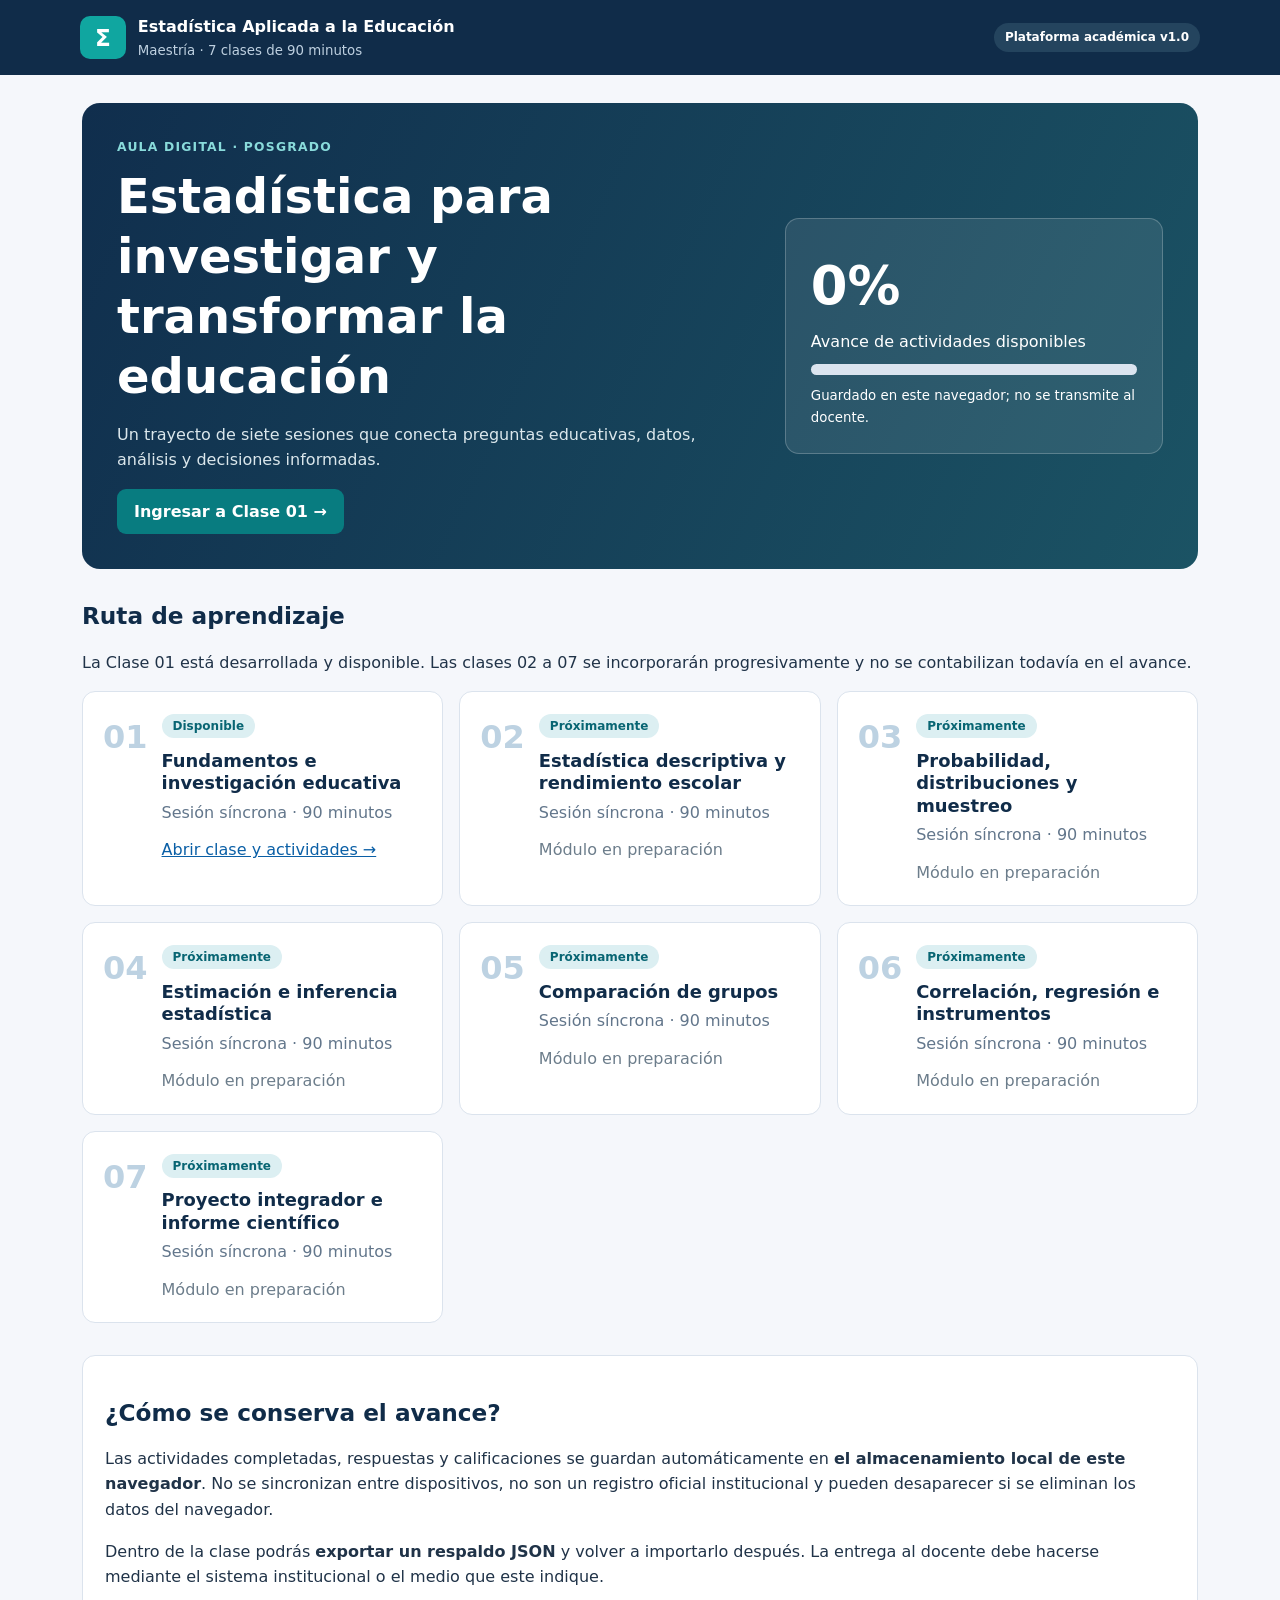
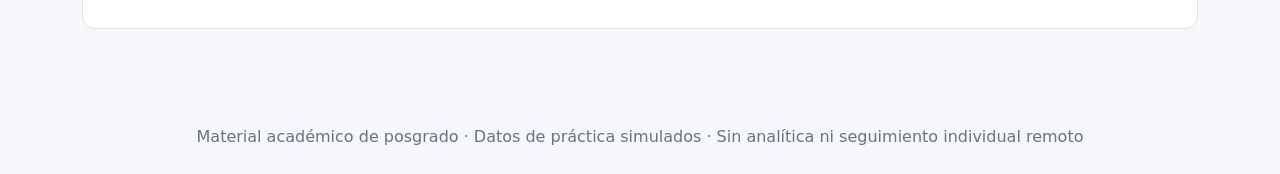
==== index.html @ 0e4fbfa4 "Add files via upload" ====
<!doctype html><html lang="es"><head><meta charset="utf-8"><meta name="viewport" content="width=device-width,initial-scale=1"><meta name="theme-color" content="#102c49"><title>Estadística Aplicada a la Educación | Maestría</title><link rel="stylesheet" href="assets/estilos.css"></head><body>
<header class="top"><a class="brand" href="index.html"><span class="mark">Σ</span><span>Estadística Aplicada a la Educación<small>Maestría · 7 clases de 90 minutos</small></span></a><span class="chip">Plataforma académica v1.0</span></header>
<main class="wrap"><section class="hero"><div><div class="eyebrow">AULA DIGITAL · POSGRADO</div><h1>Estadística para investigar y transformar la educación</h1><p>Un trayecto de siete sesiones que conecta preguntas educativas, datos, análisis y decisiones informadas.</p><a class="primary" href="unidad_01/index.html">Ingresar a Clase 01 →</a></div><div class="hero-stats"><strong id="generalPct">0%</strong><span>Avance de actividades disponibles</span><div class="track"><i id="generalBar"></i></div><small>Guardado en este navegador; no se transmite al docente.</small></div></section>
<section class="section"><h2>Ruta de aprendizaje</h2><p>La Clase 01 está desarrollada y disponible. Las clases 02 a 07 se incorporarán progresivamente y no se contabilizan todavía en el avance.</p><div class="cards" id="classes"></div></section><section class="section info"><h2>¿Cómo se conserva el avance?</h2><p>Las actividades completadas, respuestas y calificaciones se guardan automáticamente en <b>el almacenamiento local de este navegador</b>. No se sincronizan entre dispositivos, no son un registro oficial institucional y pueden desaparecer si se eliminan los datos del navegador.</p><p>Dentro de la clase podrás <b>exportar un respaldo JSON</b> y volver a importarlo después. La entrega al docente debe hacerse mediante el sistema institucional o el medio que este indique.</p></section></main><footer>Material académico de posgrado · Datos de práctica simulados · Sin analítica ni seguimiento individual remoto</footer>
<script src="assets/app.js"></script><script>const titles=['Fundamentos e investigación educativa','Estadística descriptiva y rendimiento escolar','Probabilidad, distribuciones y muestreo','Estimación e inferencia estadística','Comparación de grupos','Correlación, regresión e instrumentos','Proyecto integrador e informe científico'];const cards=document.getElementById('classes');titles.forEach((title,i)=>{let a=i===0;let el=document.createElement('article');el.className='class-card';el.innerHTML=`<div class="number">${String(i+1).padStart(2,'0')}</div><div><span class="tag">${a?'Disponible':'Próximamente'}</span><h3>${title}</h3><p>Sesión síncrona · 90 minutos</p>${a?'<a href="unidad_01/index.html">Abrir clase y actividades →</a>':'<span class="muted">Módulo en preparación</span>'}</div>`;cards.appendChild(el)});window.addEventListener('storage',refresh);refresh();function refresh(){let keys=['lectura','video','audio','infografia','laboratorio','foro','quiz'];let done=keys.filter(k=>App.read('c1_'+k,false)).length;let pct=Math.round(done/keys.length*100);document.getElementById('generalPct').textContent=pct+'%';document.getElementById('generalBar').style.width=pct+'%';}</script></body></html>
---- assets/estilos.css ----
:root{font-family:system-ui,-apple-system,Segoe UI,sans-serif;color:#203348;background:#f5f7fb;font-size:16px}*{box-sizing:border-box}body{margin:0;line-height:1.6}a{color:#0a5fa6}button,input,select,textarea{font:inherit}button{cursor:pointer}h1,h2,h3{line-height:1.25;color:#102c49}h1{font-size:clamp(1.85rem,4vw,3rem)}h2{font-size:1.45rem}h3{font-size:1.12rem}.top{background:#102c49;color:white;padding:14px max(22px,calc((100vw - 1120px)/2));display:flex;justify-content:space-between;gap:15px;align-items:center}.brand{color:white;text-decoration:none;display:flex;align-items:center;gap:12px;font-weight:750}.brand small{display:block;font-weight:400;color:#bed0e0}.mark{background:#10a6a0;color:white;font-size:1.45rem;padding:3px 15px;border-radius:10px}.chip,.tag{background:#dceff2;color:#086573;border-radius:99px;padding:5px 11px;font-size:.75rem;font-weight:700}.chip{background:#24445e;color:white}.wrap{max-width:1160px;margin:auto;padding:28px 22px 70px}.hero{background:linear-gradient(115deg,#102e4d,#1b5364);color:white;border-radius:18px;padding:35px;display:grid;grid-template-columns:1.7fr 1fr;gap:25px}.hero h1{color:white;margin:8px 0}.hero p{color:#dbe7ec}.eyebrow{text-transform:uppercase;color:#89dbdb;font-size:.77rem;letter-spacing:.1em;font-weight:750}.primary,.button{display:inline-block;background:#087c80;color:white!important;border:0;border-radius:9px;padding:10px 17px;text-decoration:none;font-weight:700}.button.ghost{background:#e7eef5;color:#143950!important}.hero-stats{align-self:center;background:#ffffff17;border:1px solid #ffffff38;padding:25px;border-radius:14px}.hero-stats strong{font-size:3.3rem;display:block}.hero-stats span,.hero-stats small{display:block}.track{height:11px;background:#dbe4ef;border-radius:50px;overflow:hidden;margin:10px 0}.track i{display:block;height:100%;background:#20a69a;width:0;transition:width .2s}.section{margin-top:32px}.cards{display:grid;grid-template-columns:repeat(auto-fit,minmax(275px,1fr));gap:16px}.class-card,.paper,.info{border:1px solid #dbe3ed;background:white;border-radius:13px;padding:20px}.class-card{display:flex;gap:14px}.number{font-size:2rem;font-weight:800;color:#bdd2e2}.class-card h3{margin:12px 0 0}.class-card p{margin:5px 0 12px;color:#62768b}.muted{color:#6c7d8b}.info{padding:22px}.layout{display:grid;grid-template-columns:225px minmax(0,1fr);gap:20px}.sidebar{position:sticky;top:12px;align-self:start}.sidebar a{display:block;padding:9px 12px;text-decoration:none;border-radius:7px}.sidebar a:hover,.sidebar a:focus{background:#e3ecf5}.content{min-width:0}.paper{margin-bottom:20px}.paper h2{margin-top:0}.sub{color:#5f7284}.timeline{display:grid;grid-template-columns:repeat(auto-fit,minmax(150px,1fr));gap:9px}.timeline div{padding:11px;border:1px solid #e4ebf1;border-radius:9px;background:#f8fafc}.timeline b{display:block;color:#087c80}.stat-row{display:flex;gap:15px;align-items:center;flex-wrap:wrap}.stat-row strong{font-size:2rem}.checkrow{display:flex;align-items:center;gap:10px;background:#f2f7fa;padding:12px;border-radius:9px;margin:10px 0}.checkrow input{width:20px;height:20px;accent-color:#087c80}.table-wrap{overflow-x:auto}table{border-collapse:collapse;width:100%;font-size:.93rem}th,td{border:1px solid #d9e1ea;padding:9px 11px;text-align:left}th{background:#eaf1f5}.example{background:#eef8f7;border-left:4px solid #0a9089;padding:15px;border-radius:7px}.warning{background:#fff5e8;border-left:4px solid #ca872b;padding:13px}.resource{padding:15px;border:1px solid #dce6ed;border-radius:11px;margin:12px 0}.resource h3{margin:0}.resource iframe,.resource video{width:100%;min-height:280px;border:0;border-radius:8px;margin-top:10px;background:#edf3f7}.q{border:1px solid #dce5ed;border-radius:10px;margin:12px 0;padding:15px}.q legend{font-weight:700;padding:0 5px}.q label{display:block;margin:8px 0}.q input{margin-right:8px}.result{padding:15px;background:#eaf7ef;border-radius:10px;margin-top:15px}.controls{display:flex;gap:10px;flex-wrap:wrap;margin:14px 0}input[type=file]{max-width:100%}textarea{width:100%;min-height:100px;border:1px solid #cedbe7;border-radius:9px;padding:10px}footer{text-align:center;padding:25px;color:#657484}.hidden{display:none!important}:focus-visible{outline:3px solid #e3ae3b;outline-offset:2px}@media(max-width:800px){.hero,.layout{grid-template-columns:1fr}.sidebar{position:static}.top{padding:14px}.chip{display:none}.wrap{padding:17px}.hero{padding:22px}}@media print{.sidebar,.top,.controls,.button{display:none!important}.layout{display:block}.paper{break-inside:avoid}}
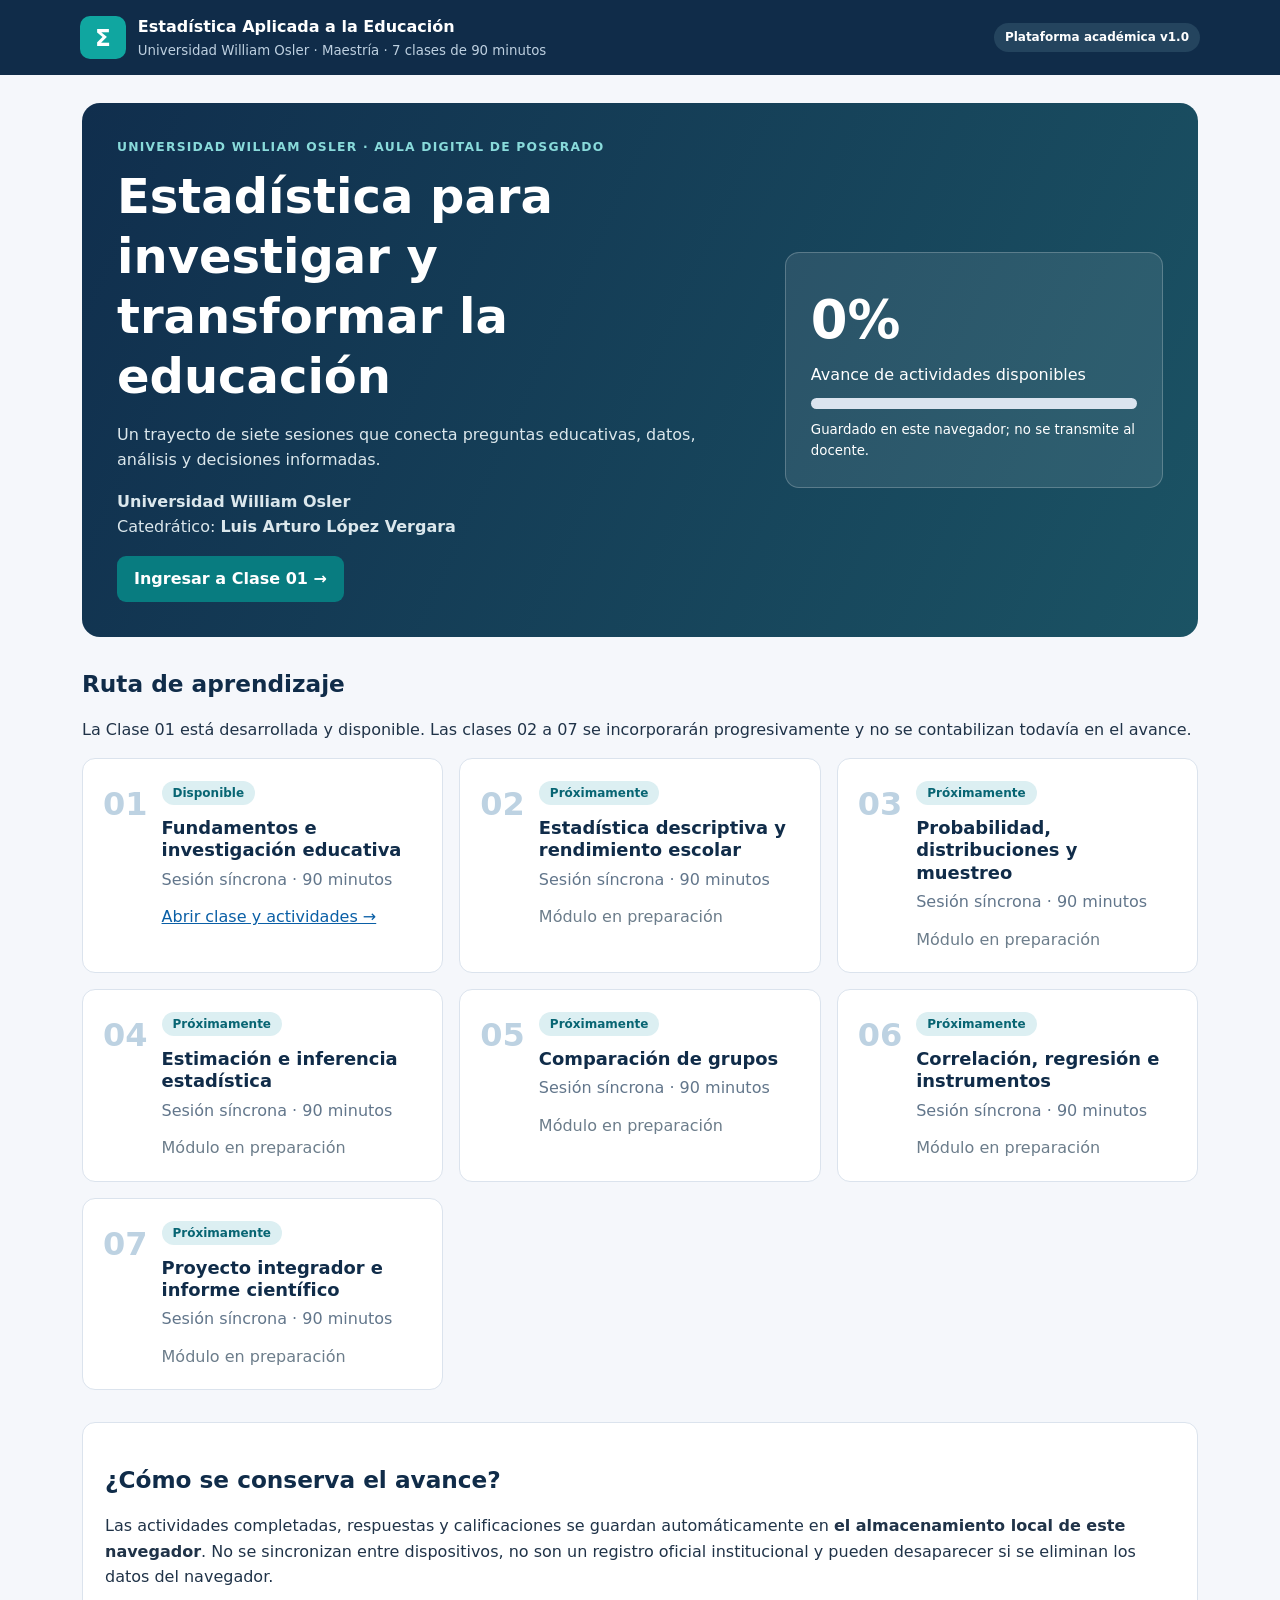
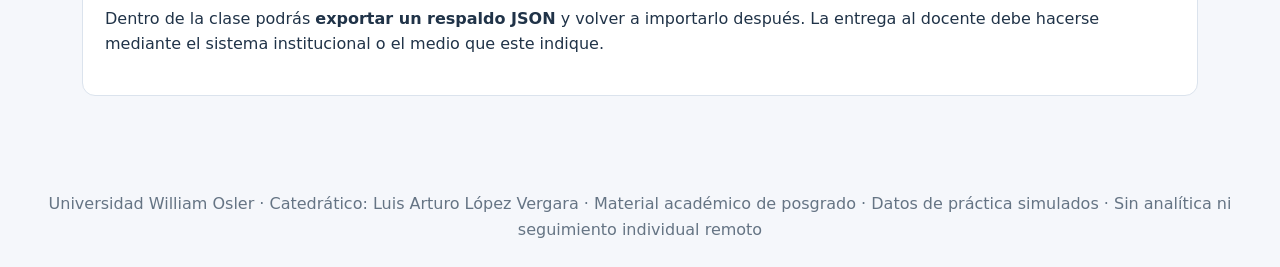
==== commit 136652d9: "Add files via upload" ====
--- a/index.html
+++ b/index.html
@@ -1,5 +1,5 @@
-<!doctype html><html lang="es"><head><meta charset="utf-8"><meta name="viewport" content="width=device-width,initial-scale=1"><meta name="theme-color" content="#102c49"><title>Estadística Aplicada a la Educación | Maestría</title><link rel="stylesheet" href="assets/estilos.css"></head><body>
-<header class="top"><a class="brand" href="index.html"><span class="mark">Σ</span><span>Estadística Aplicada a la Educación<small>Maestría · 7 clases de 90 minutos</small></span></a><span class="chip">Plataforma académica v1.0</span></header>
-<main class="wrap"><section class="hero"><div><div class="eyebrow">AULA DIGITAL · POSGRADO</div><h1>Estadística para investigar y transformar la educación</h1><p>Un trayecto de siete sesiones que conecta preguntas educativas, datos, análisis y decisiones informadas.</p><a class="primary" href="unidad_01/index.html">Ingresar a Clase 01 →</a></div><div class="hero-stats"><strong id="generalPct">0%</strong><span>Avance de actividades disponibles</span><div class="track"><i id="generalBar"></i></div><small>Guardado en este navegador; no se transmite al docente.</small></div></section>
-<section class="section"><h2>Ruta de aprendizaje</h2><p>La Clase 01 está desarrollada y disponible. Las clases 02 a 07 se incorporarán progresivamente y no se contabilizan todavía en el avance.</p><div class="cards" id="classes"></div></section><section class="section info"><h2>¿Cómo se conserva el avance?</h2><p>Las actividades completadas, respuestas y calificaciones se guardan automáticamente en <b>el almacenamiento local de este navegador</b>. No se sincronizan entre dispositivos, no son un registro oficial institucional y pueden desaparecer si se eliminan los datos del navegador.</p><p>Dentro de la clase podrás <b>exportar un respaldo JSON</b> y volver a importarlo después. La entrega al docente debe hacerse mediante el sistema institucional o el medio que este indique.</p></section></main><footer>Material académico de posgrado · Datos de práctica simulados · Sin analítica ni seguimiento individual remoto</footer>
-<script src="assets/app.js"></script><script>const titles=['Fundamentos e investigación educativa','Estadística descriptiva y rendimiento escolar','Probabilidad, distribuciones y muestreo','Estimación e inferencia estadística','Comparación de grupos','Correlación, regresión e instrumentos','Proyecto integrador e informe científico'];const cards=document.getElementById('classes');titles.forEach((title,i)=>{let a=i===0;let el=document.createElement('article');el.className='class-card';el.innerHTML=`<div class="number">${String(i+1).padStart(2,'0')}</div><div><span class="tag">${a?'Disponible':'Próximamente'}</span><h3>${title}</h3><p>Sesión síncrona · 90 minutos</p>${a?'<a href="unidad_01/index.html">Abrir clase y actividades →</a>':'<span class="muted">Módulo en preparación</span>'}</div>`;cards.appendChild(el)});window.addEventListener('storage',refresh);refresh();function refresh(){let keys=['lectura','video','audio','infografia','laboratorio','foro','quiz'];let done=keys.filter(k=>App.read('c1_'+k,false)).length;let pct=Math.round(done/keys.length*100);document.getElementById('generalPct').textContent=pct+'%';document.getElementById('generalBar').style.width=pct+'%';}</script></body></html>
+<!doctype html><html lang="es"><head><meta charset="utf-8"><meta name="viewport" content="width=device-width,initial-scale=1"><meta name="theme-color" content="#102c49"><title>Estadística Aplicada a la Educación | Maestría</title><link rel="stylesheet" href="assets/estilos.css"></head><body>
+<header class="top"><a class="brand" href="index.html"><span class="mark">Σ</span><span>Estadística Aplicada a la Educación<small>Universidad William Osler · Maestría · 7 clases de 90 minutos</small></span></a><span class="chip">Plataforma académica v1.0</span></header>
+<main class="wrap"><section class="hero"><div><div class="eyebrow">UNIVERSIDAD WILLIAM OSLER · AULA DIGITAL DE POSGRADO</div><h1>Estadística para investigar y transformar la educación</h1><p>Un trayecto de siete sesiones que conecta preguntas educativas, datos, análisis y decisiones informadas.</p><p><b>Universidad William Osler</b><br>Catedrático: <b>Luis Arturo López Vergara</b></p><a class="primary" href="unidad_01/index.html">Ingresar a Clase 01 →</a></div><div class="hero-stats"><strong id="generalPct">0%</strong><span>Avance de actividades disponibles</span><div class="track"><i id="generalBar"></i></div><small>Guardado en este navegador; no se transmite al docente.</small></div></section>
+<section class="section"><h2>Ruta de aprendizaje</h2><p>La Clase 01 está desarrollada y disponible. Las clases 02 a 07 se incorporarán progresivamente y no se contabilizan todavía en el avance.</p><div class="cards" id="classes"></div></section><section class="section info"><h2>¿Cómo se conserva el avance?</h2><p>Las actividades completadas, respuestas y calificaciones se guardan automáticamente en <b>el almacenamiento local de este navegador</b>. No se sincronizan entre dispositivos, no son un registro oficial institucional y pueden desaparecer si se eliminan los datos del navegador.</p><p>Dentro de la clase podrás <b>exportar un respaldo JSON</b> y volver a importarlo después. La entrega al docente debe hacerse mediante el sistema institucional o el medio que este indique.</p></section></main><footer>Universidad William Osler · Catedrático: Luis Arturo López Vergara · Material académico de posgrado · Datos de práctica simulados · Sin analítica ni seguimiento individual remoto</footer>
+<script src="assets/app.js"></script><script>const titles=['Fundamentos e investigación educativa','Estadística descriptiva y rendimiento escolar','Probabilidad, distribuciones y muestreo','Estimación e inferencia estadística','Comparación de grupos','Correlación, regresión e instrumentos','Proyecto integrador e informe científico'];const cards=document.getElementById('classes');titles.forEach((title,i)=>{let a=i===0;let el=document.createElement('article');el.className='class-card';el.innerHTML=`<div class="number">${String(i+1).padStart(2,'0')}</div><div><span class="tag">${a?'Disponible':'Próximamente'}</span><h3>${title}</h3><p>Sesión síncrona · 90 minutos</p>${a?'<a href="unidad_01/index.html">Abrir clase y actividades →</a>':'<span class="muted">Módulo en preparación</span>'}</div>`;cards.appendChild(el)});window.addEventListener('storage',refresh);refresh();function refresh(){let keys=['lectura','video','audio','infografia','laboratorio','foro','quiz'];let done=keys.filter(k=>App.read('c1_'+k,false)).length;let pct=Math.round(done/keys.length*100);document.getElementById('generalPct').textContent=pct+'%';document.getElementById('generalBar').style.width=pct+'%';}</script></body></html>
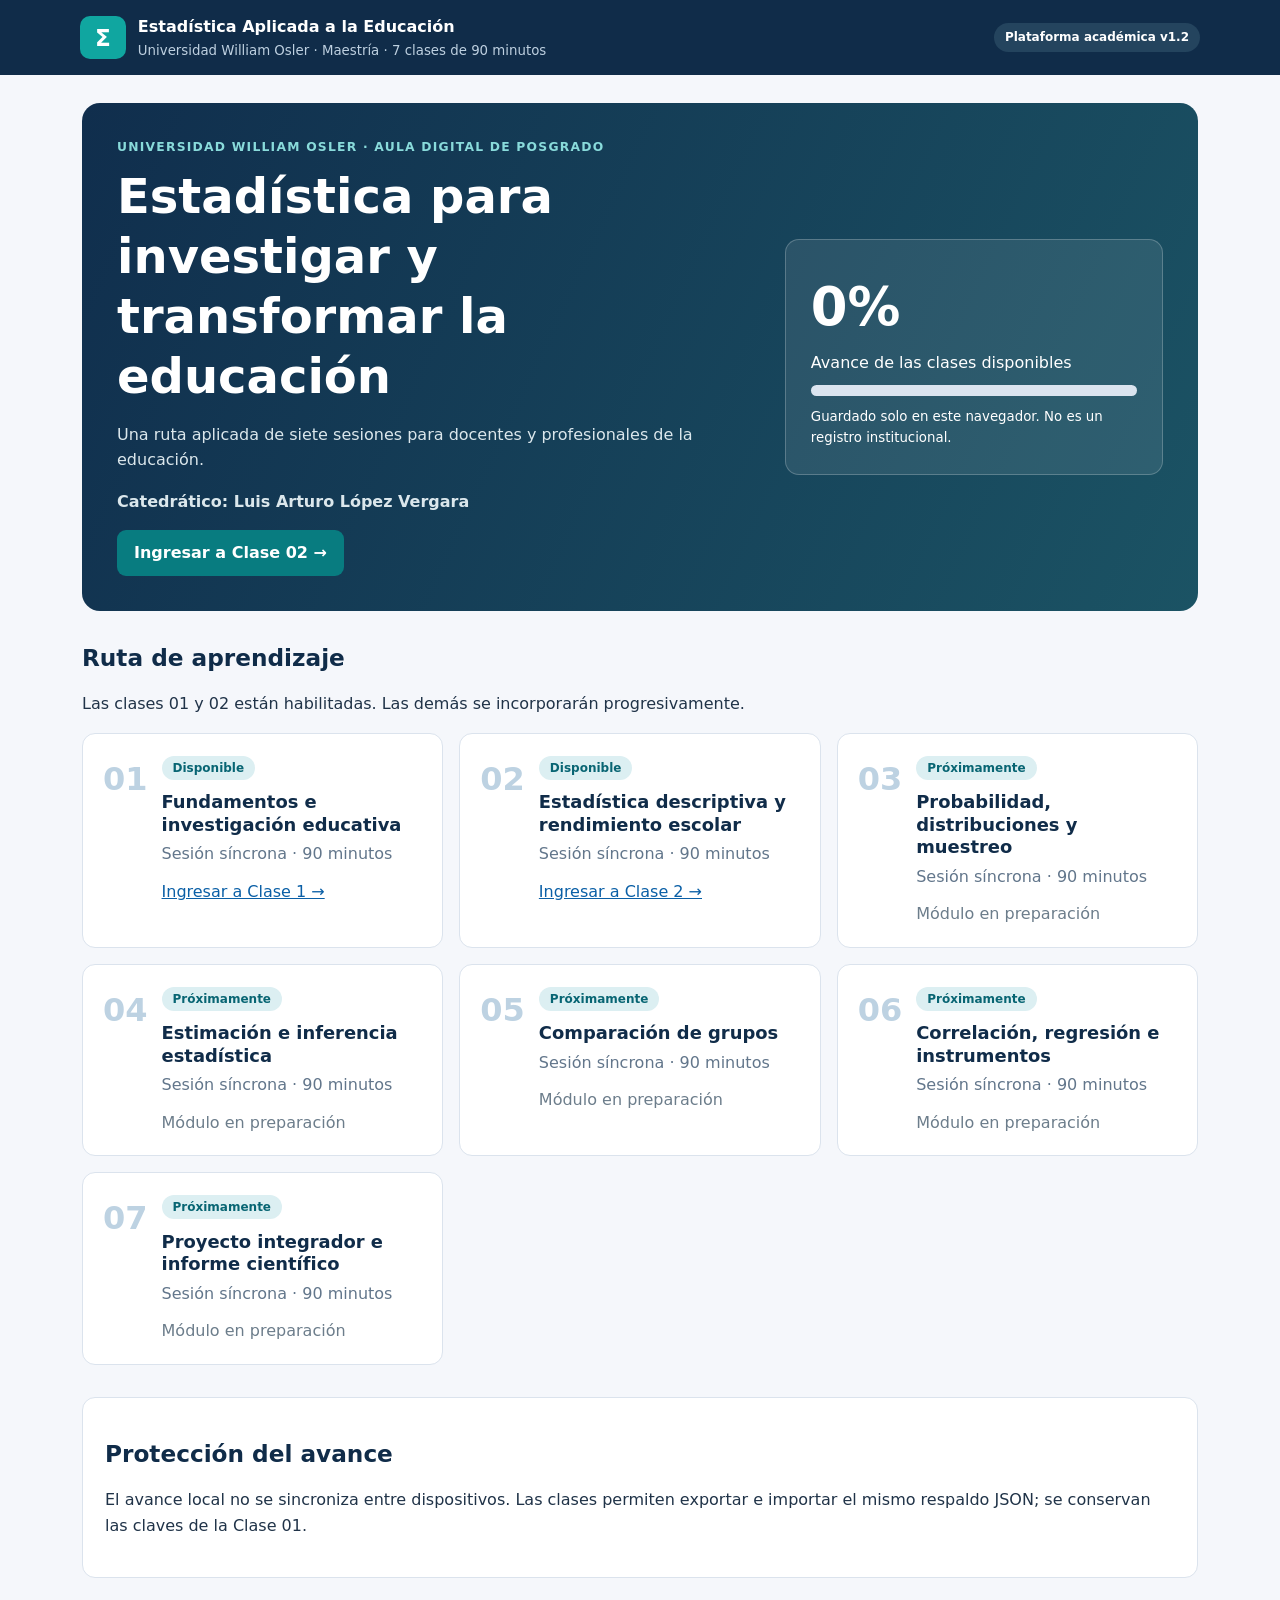
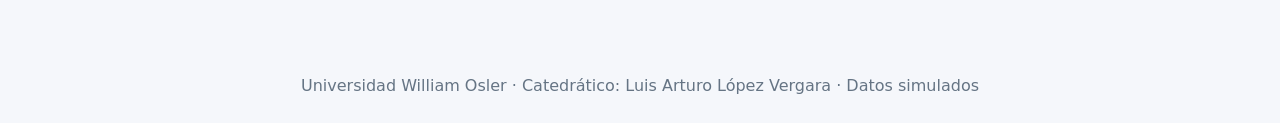
==== commit ced40d13: "Add files via upload" ====
--- a/index.html
+++ b/index.html
@@ -1,5 +1 @@
-<!doctype html><html lang="es"><head><meta charset="utf-8"><meta name="viewport" content="width=device-width,initial-scale=1"><meta name="theme-color" content="#102c49"><title>Estadística Aplicada a la Educación | Maestría</title><link rel="stylesheet" href="assets/estilos.css"></head><body>
-<header class="top"><a class="brand" href="index.html"><span class="mark">Σ</span><span>Estadística Aplicada a la Educación<small>Universidad William Osler · Maestría · 7 clases de 90 minutos</small></span></a><span class="chip">Plataforma académica v1.0</span></header>
-<main class="wrap"><section class="hero"><div><div class="eyebrow">UNIVERSIDAD WILLIAM OSLER · AULA DIGITAL DE POSGRADO</div><h1>Estadística para investigar y transformar la educación</h1><p>Un trayecto de siete sesiones que conecta preguntas educativas, datos, análisis y decisiones informadas.</p><p><b>Universidad William Osler</b><br>Catedrático: <b>Luis Arturo López Vergara</b></p><a class="primary" href="unidad_01/index.html">Ingresar a Clase 01 →</a></div><div class="hero-stats"><strong id="generalPct">0%</strong><span>Avance de actividades disponibles</span><div class="track"><i id="generalBar"></i></div><small>Guardado en este navegador; no se transmite al docente.</small></div></section>
-<section class="section"><h2>Ruta de aprendizaje</h2><p>La Clase 01 está desarrollada y disponible. Las clases 02 a 07 se incorporarán progresivamente y no se contabilizan todavía en el avance.</p><div class="cards" id="classes"></div></section><section class="section info"><h2>¿Cómo se conserva el avance?</h2><p>Las actividades completadas, respuestas y calificaciones se guardan automáticamente en <b>el almacenamiento local de este navegador</b>. No se sincronizan entre dispositivos, no son un registro oficial institucional y pueden desaparecer si se eliminan los datos del navegador.</p><p>Dentro de la clase podrás <b>exportar un respaldo JSON</b> y volver a importarlo después. La entrega al docente debe hacerse mediante el sistema institucional o el medio que este indique.</p></section></main><footer>Universidad William Osler · Catedrático: Luis Arturo López Vergara · Material académico de posgrado · Datos de práctica simulados · Sin analítica ni seguimiento individual remoto</footer>
-<script src="assets/app.js"></script><script>const titles=['Fundamentos e investigación educativa','Estadística descriptiva y rendimiento escolar','Probabilidad, distribuciones y muestreo','Estimación e inferencia estadística','Comparación de grupos','Correlación, regresión e instrumentos','Proyecto integrador e informe científico'];const cards=document.getElementById('classes');titles.forEach((title,i)=>{let a=i===0;let el=document.createElement('article');el.className='class-card';el.innerHTML=`<div class="number">${String(i+1).padStart(2,'0')}</div><div><span class="tag">${a?'Disponible':'Próximamente'}</span><h3>${title}</h3><p>Sesión síncrona · 90 minutos</p>${a?'<a href="unidad_01/index.html">Abrir clase y actividades →</a>':'<span class="muted">Módulo en preparación</span>'}</div>`;cards.appendChild(el)});window.addEventListener('storage',refresh);refresh();function refresh(){let keys=['lectura','video','audio','infografia','laboratorio','foro','quiz'];let done=keys.filter(k=>App.read('c1_'+k,false)).length;let pct=Math.round(done/keys.length*100);document.getElementById('generalPct').textContent=pct+'%';document.getElementById('generalBar').style.width=pct+'%';}</script></body></html>
+<!doctype html><html lang="es"><head><meta charset="utf-8"><meta name="viewport" content="width=device-width,initial-scale=1"><title>Estadística Aplicada a la Educación | Universidad William Osler</title><link rel="stylesheet" href="assets/estilos.css"></head><body><header class="top"><a class="brand" href="index.html"><span class="mark">Σ</span><span>Estadística Aplicada a la Educación<small>Universidad William Osler · Maestría · 7 clases de 90 minutos</small></span></a><span class="chip">Plataforma académica v1.2</span></header><main class="wrap"><section class="hero"><div><div class="eyebrow">UNIVERSIDAD WILLIAM OSLER · AULA DIGITAL DE POSGRADO</div><h1>Estadística para investigar y transformar la educación</h1><p>Una ruta aplicada de siete sesiones para docentes y profesionales de la educación.</p><p><b>Catedrático: Luis Arturo López Vergara</b></p><a class="primary" href="unidad_02/index.html">Ingresar a Clase 02 →</a></div><div class="hero-stats"><strong id="generalPct">0%</strong><span>Avance de las clases disponibles</span><div class="track"><i id="generalBar"></i></div><small>Guardado solo en este navegador. No es un registro institucional.</small></div></section><section class="section"><h2>Ruta de aprendizaje</h2><p>Las clases 01 y 02 están habilitadas. Las demás se incorporarán progresivamente.</p><div class="cards" id="classes"></div></section><section class="section info"><h2>Protección del avance</h2><p>El avance local no se sincroniza entre dispositivos. Las clases permiten exportar e importar el mismo respaldo JSON; se conservan las claves de la Clase 01.</p></section></main><footer>Universidad William Osler · Catedrático: Luis Arturo López Vergara · Datos simulados</footer><script src="assets/app.js"></script><script>const titles=['Fundamentos e investigación educativa','Estadística descriptiva y rendimiento escolar','Probabilidad, distribuciones y muestreo','Estimación e inferencia estadística','Comparación de grupos','Correlación, regresión e instrumentos','Proyecto integrador e informe científico'];const cards=document.getElementById('classes');titles.forEach((name,i)=>{let el=document.createElement('article'),on=i<2;el.className='class-card';let number=document.createElement('div');number.className='number';number.textContent=String(i+1).padStart(2,'0');let content=document.createElement('div'),tag=document.createElement('span');tag.className='tag';tag.textContent=on?'Disponible':'Próximamente';let title=document.createElement('h3');title.textContent=name;let para=document.createElement('p');para.textContent='Sesión síncrona · 90 minutos';content.append(tag,title,para);if(on){let a=document.createElement('a');a.href='unidad_0'+(i+1)+'/index.html';a.textContent='Ingresar a Clase '+(i+1)+' →';content.append(a)}else{let span=document.createElement('span');span.className='muted';span.textContent='Módulo en preparación';content.append(span)}el.append(number,content);cards.append(el)});function refresh(){const one=['lectura','video','audio','infografia','laboratorio','foro','quiz'].filter(k=>App.read('c1_'+k,false)===true).length,two=['lectura','ejemplo','video','audio','infografia','laboratorio','foro','quiz'].filter(k=>App.read('c2_'+k,false)===true).length,pct=Math.round(100*(one+two)/15);document.getElementById('generalPct').textContent=pct+'%';document.getElementById('generalBar').style.width=pct+'%'}window.addEventListener('storage',refresh);refresh();</script></body></html>
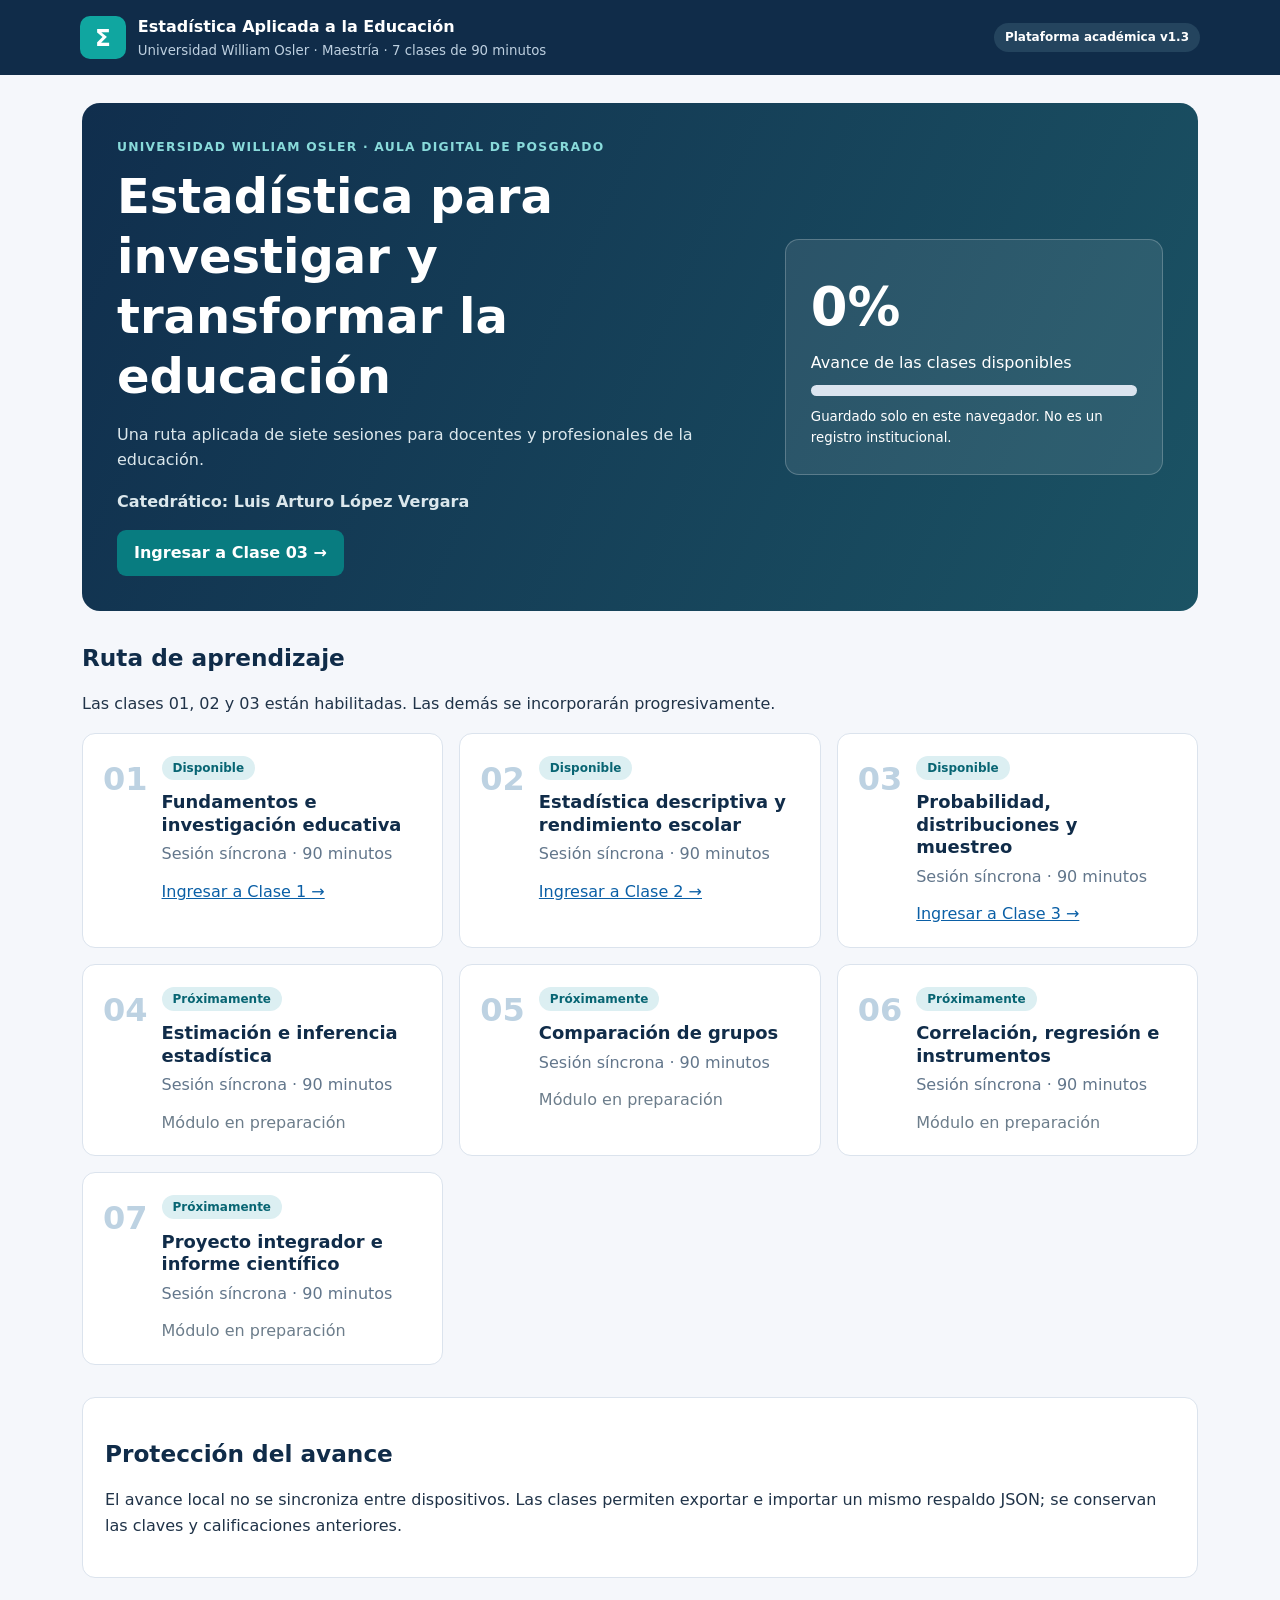
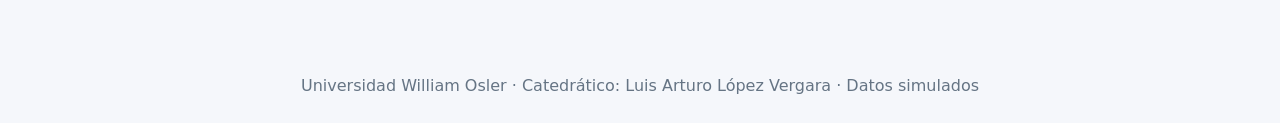
==== commit 79419d6a: "Add files via upload" ====
--- a/index.html
+++ b/index.html
@@ -1 +1,2 @@
-<!doctype html><html lang="es"><head><meta charset="utf-8"><meta name="viewport" content="width=device-width,initial-scale=1"><title>Estadística Aplicada a la Educación | Universidad William Osler</title><link rel="stylesheet" href="assets/estilos.css"></head><body><header class="top"><a class="brand" href="index.html"><span class="mark">Σ</span><span>Estadística Aplicada a la Educación<small>Universidad William Osler · Maestría · 7 clases de 90 minutos</small></span></a><span class="chip">Plataforma académica v1.2</span></header><main class="wrap"><section class="hero"><div><div class="eyebrow">UNIVERSIDAD WILLIAM OSLER · AULA DIGITAL DE POSGRADO</div><h1>Estadística para investigar y transformar la educación</h1><p>Una ruta aplicada de siete sesiones para docentes y profesionales de la educación.</p><p><b>Catedrático: Luis Arturo López Vergara</b></p><a class="primary" href="unidad_02/index.html">Ingresar a Clase 02 →</a></div><div class="hero-stats"><strong id="generalPct">0%</strong><span>Avance de las clases disponibles</span><div class="track"><i id="generalBar"></i></div><small>Guardado solo en este navegador. No es un registro institucional.</small></div></section><section class="section"><h2>Ruta de aprendizaje</h2><p>Las clases 01 y 02 están habilitadas. Las demás se incorporarán progresivamente.</p><div class="cards" id="classes"></div></section><section class="section info"><h2>Protección del avance</h2><p>El avance local no se sincroniza entre dispositivos. Las clases permiten exportar e importar el mismo respaldo JSON; se conservan las claves de la Clase 01.</p></section></main><footer>Universidad William Osler · Catedrático: Luis Arturo López Vergara · Datos simulados</footer><script src="assets/app.js"></script><script>const titles=['Fundamentos e investigación educativa','Estadística descriptiva y rendimiento escolar','Probabilidad, distribuciones y muestreo','Estimación e inferencia estadística','Comparación de grupos','Correlación, regresión e instrumentos','Proyecto integrador e informe científico'];const cards=document.getElementById('classes');titles.forEach((name,i)=>{let el=document.createElement('article'),on=i<2;el.className='class-card';let number=document.createElement('div');number.className='number';number.textContent=String(i+1).padStart(2,'0');let content=document.createElement('div'),tag=document.createElement('span');tag.className='tag';tag.textContent=on?'Disponible':'Próximamente';let title=document.createElement('h3');title.textContent=name;let para=document.createElement('p');para.textContent='Sesión síncrona · 90 minutos';content.append(tag,title,para);if(on){let a=document.createElement('a');a.href='unidad_0'+(i+1)+'/index.html';a.textContent='Ingresar a Clase '+(i+1)+' →';content.append(a)}else{let span=document.createElement('span');span.className='muted';span.textContent='Módulo en preparación';content.append(span)}el.append(number,content);cards.append(el)});function refresh(){const one=['lectura','video','audio','infografia','laboratorio','foro','quiz'].filter(k=>App.read('c1_'+k,false)===true).length,two=['lectura','ejemplo','video','audio','infografia','laboratorio','foro','quiz'].filter(k=>App.read('c2_'+k,false)===true).length,pct=Math.round(100*(one+two)/15);document.getElementById('generalPct').textContent=pct+'%';document.getElementById('generalBar').style.width=pct+'%'}window.addEventListener('storage',refresh);refresh();</script></body></html>+<!doctype html><html lang="es"><head><meta charset="utf-8"><meta name="viewport" content="width=device-width,initial-scale=1"><title>Estadística Aplicada a la Educación | Universidad William Osler</title><link rel="stylesheet" href="assets/estilos.css"></head><body><header class="top"><a class="brand" href="index.html"><span class="mark">Σ</span><span>Estadística Aplicada a la Educación<small>Universidad William Osler · Maestría · 7 clases de 90 minutos</small></span></a><span class="chip">Plataforma académica v1.3</span></header><main class="wrap"><section class="hero"><div><div class="eyebrow">UNIVERSIDAD WILLIAM OSLER · AULA DIGITAL DE POSGRADO</div><h1>Estadística para investigar y transformar la educación</h1><p>Una ruta aplicada de siete sesiones para docentes y profesionales de la educación.</p><p><b>Catedrático: Luis Arturo López Vergara</b></p><a class="primary" href="unidad_03/index.html">Ingresar a Clase 03 →</a></div><div class="hero-stats"><strong id="generalPct">0%</strong><span>Avance de las clases disponibles</span><div class="track"><i id="generalBar"></i></div><small>Guardado solo en este navegador. No es un registro institucional.</small></div></section><section class="section"><h2>Ruta de aprendizaje</h2><p>Las clases 01, 02 y 03 están habilitadas. Las demás se incorporarán progresivamente.</p><div class="cards" id="classes"></div></section><section class="section info"><h2>Protección del avance</h2><p>El avance local no se sincroniza entre dispositivos. Las clases permiten exportar e importar un mismo respaldo JSON; se conservan las claves y calificaciones anteriores.</p></section></main><footer>Universidad William Osler · Catedrático: Luis Arturo López Vergara · Datos simulados</footer><script src="assets/app.js"></script><script>
+const titles=['Fundamentos e investigación educativa','Estadística descriptiva y rendimiento escolar','Probabilidad, distribuciones y muestreo','Estimación e inferencia estadística','Comparación de grupos','Correlación, regresión e instrumentos','Proyecto integrador e informe científico'];const cards=document.getElementById('classes');titles.forEach((name,i)=>{let el=document.createElement('article'),on=i<3;el.className='class-card';let number=document.createElement('div');number.className='number';number.textContent=String(i+1).padStart(2,'0');let content=document.createElement('div'),tag=document.createElement('span');tag.className='tag';tag.textContent=on?'Disponible':'Próximamente';let title=document.createElement('h3');title.textContent=name;let para=document.createElement('p');para.textContent='Sesión síncrona · 90 minutos';content.append(tag,title,para);if(on){let a=document.createElement('a');a.href='unidad_0'+(i+1)+'/index.html';a.textContent='Ingresar a Clase '+(i+1)+' →';content.append(a)}else{let span=document.createElement('span');span.className='muted';span.textContent='Módulo en preparación';content.append(span)}el.append(number,content);cards.append(el)});function refresh(){const sets=[[1,['lectura','video','audio','infografia','laboratorio','foro','quiz']],[2,['lectura','ejemplo','video','audio','infografia','laboratorio','foro','quiz']],[3,['lectura','casos','simulador','medios','laboratorio','actividad','quiz']]];let done=0,total=0;sets.forEach(([i,keys])=>{total+=keys.length;done+=keys.filter(k=>App.read('c'+i+'_'+k,false)===true).length});let pct=Math.round(100*done/total);document.getElementById('generalPct').textContent=pct+'%';document.getElementById('generalBar').style.width=pct+'%'}window.addEventListener('storage',refresh);refresh();</script></body></html>
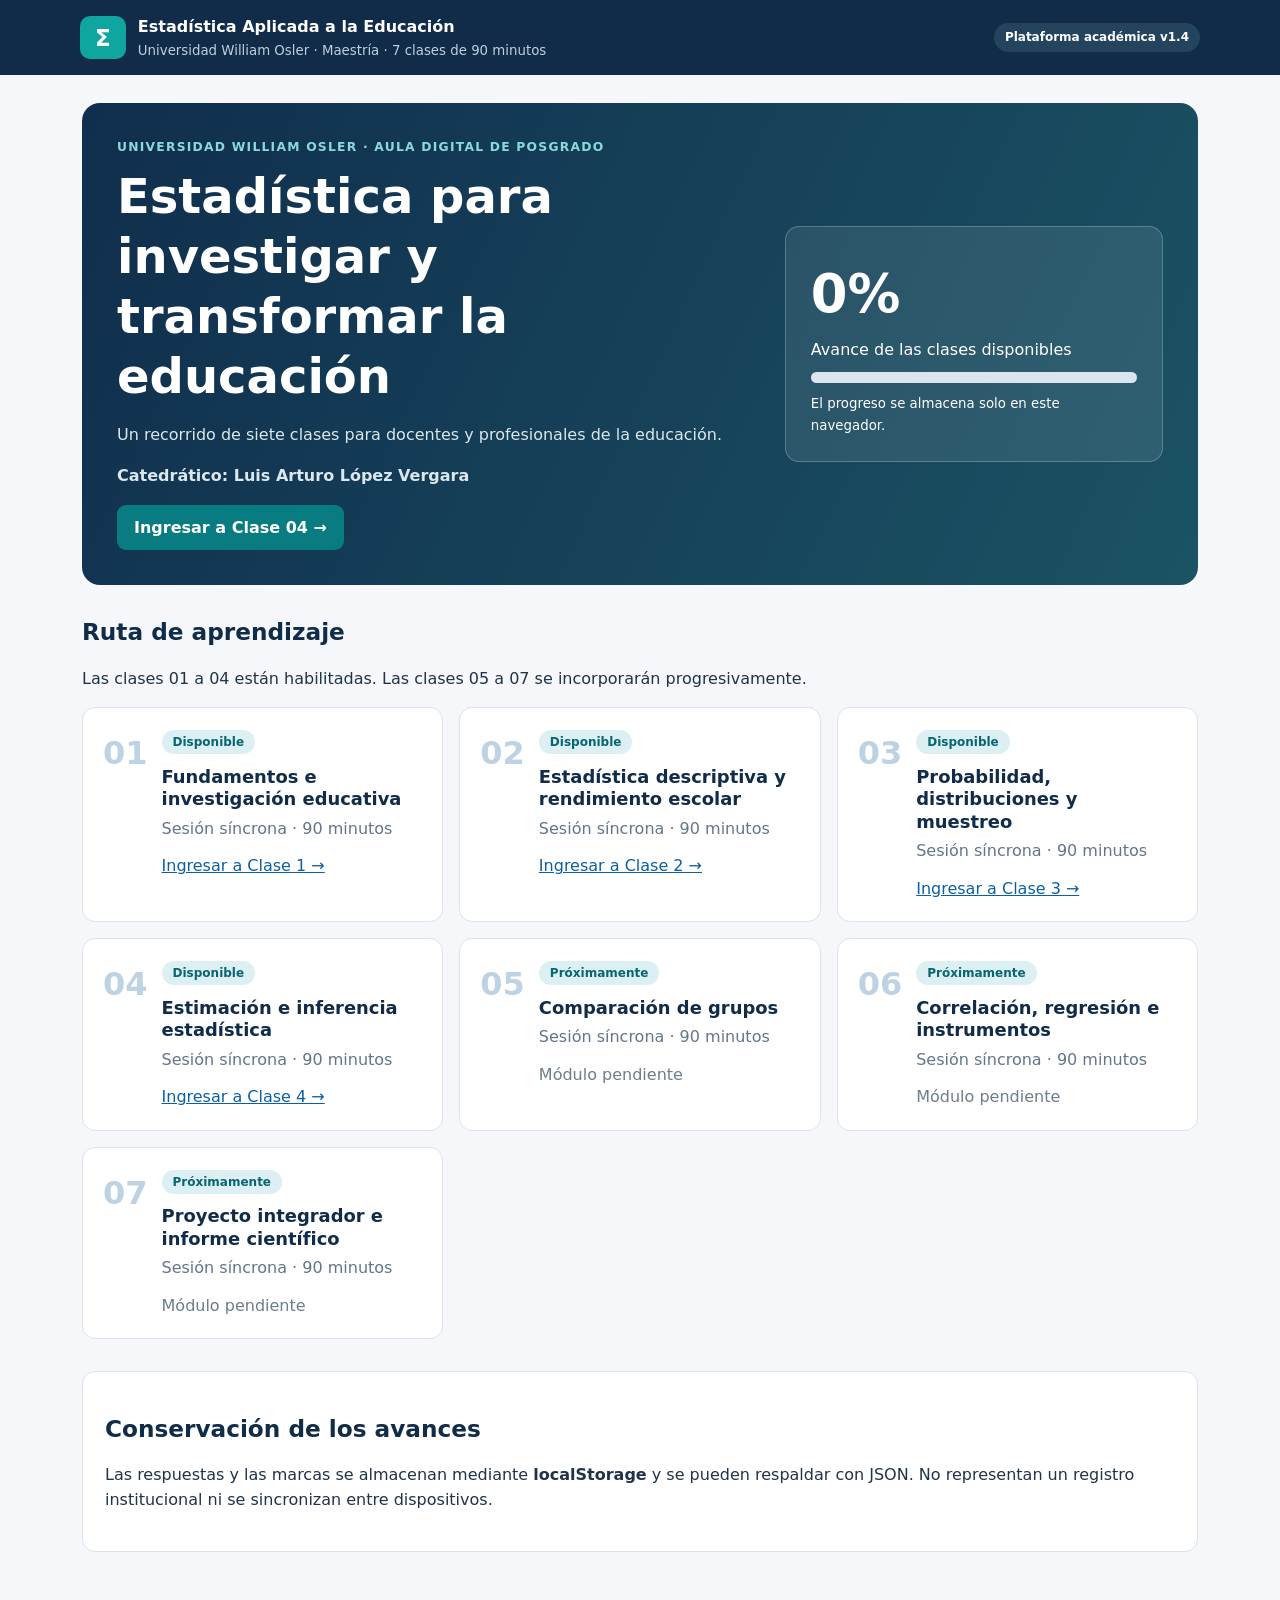
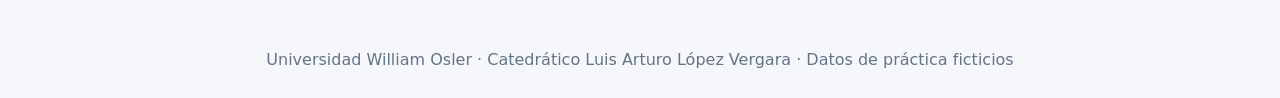
==== commit cf243ddf: "Add files via upload" ====
--- a/index.html
+++ b/index.html
@@ -1,2 +1,6 @@
-<!doctype html><html lang="es"><head><meta charset="utf-8"><meta name="viewport" content="width=device-width,initial-scale=1"><title>Estadística Aplicada a la Educación | Universidad William Osler</title><link rel="stylesheet" href="assets/estilos.css"></head><body><header class="top"><a class="brand" href="index.html"><span class="mark">Σ</span><span>Estadística Aplicada a la Educación<small>Universidad William Osler · Maestría · 7 clases de 90 minutos</small></span></a><span class="chip">Plataforma académica v1.3</span></header><main class="wrap"><section class="hero"><div><div class="eyebrow">UNIVERSIDAD WILLIAM OSLER · AULA DIGITAL DE POSGRADO</div><h1>Estadística para investigar y transformar la educación</h1><p>Una ruta aplicada de siete sesiones para docentes y profesionales de la educación.</p><p><b>Catedrático: Luis Arturo López Vergara</b></p><a class="primary" href="unidad_03/index.html">Ingresar a Clase 03 →</a></div><div class="hero-stats"><strong id="generalPct">0%</strong><span>Avance de las clases disponibles</span><div class="track"><i id="generalBar"></i></div><small>Guardado solo en este navegador. No es un registro institucional.</small></div></section><section class="section"><h2>Ruta de aprendizaje</h2><p>Las clases 01, 02 y 03 están habilitadas. Las demás se incorporarán progresivamente.</p><div class="cards" id="classes"></div></section><section class="section info"><h2>Protección del avance</h2><p>El avance local no se sincroniza entre dispositivos. Las clases permiten exportar e importar un mismo respaldo JSON; se conservan las claves y calificaciones anteriores.</p></section></main><footer>Universidad William Osler · Catedrático: Luis Arturo López Vergara · Datos simulados</footer><script src="assets/app.js"></script><script>
-const titles=['Fundamentos e investigación educativa','Estadística descriptiva y rendimiento escolar','Probabilidad, distribuciones y muestreo','Estimación e inferencia estadística','Comparación de grupos','Correlación, regresión e instrumentos','Proyecto integrador e informe científico'];const cards=document.getElementById('classes');titles.forEach((name,i)=>{let el=document.createElement('article'),on=i<3;el.className='class-card';let number=document.createElement('div');number.className='number';number.textContent=String(i+1).padStart(2,'0');let content=document.createElement('div'),tag=document.createElement('span');tag.className='tag';tag.textContent=on?'Disponible':'Próximamente';let title=document.createElement('h3');title.textContent=name;let para=document.createElement('p');para.textContent='Sesión síncrona · 90 minutos';content.append(tag,title,para);if(on){let a=document.createElement('a');a.href='unidad_0'+(i+1)+'/index.html';a.textContent='Ingresar a Clase '+(i+1)+' →';content.append(a)}else{let span=document.createElement('span');span.className='muted';span.textContent='Módulo en preparación';content.append(span)}el.append(number,content);cards.append(el)});function refresh(){const sets=[[1,['lectura','video','audio','infografia','laboratorio','foro','quiz']],[2,['lectura','ejemplo','video','audio','infografia','laboratorio','foro','quiz']],[3,['lectura','casos','simulador','medios','laboratorio','actividad','quiz']]];let done=0,total=0;sets.forEach(([i,keys])=>{total+=keys.length;done+=keys.filter(k=>App.read('c'+i+'_'+k,false)===true).length});let pct=Math.round(100*done/total);document.getElementById('generalPct').textContent=pct+'%';document.getElementById('generalBar').style.width=pct+'%'}window.addEventListener('storage',refresh);refresh();</script></body></html>+<!doctype html><html lang="es"><head><meta charset="utf-8"><meta name="viewport" content="width=device-width,initial-scale=1"><title>Estadística Aplicada a la Educación | Universidad William Osler</title><link rel="stylesheet" href="assets/estilos.css"></head><body><header class="top"><a class="brand" href="index.html"><span class="mark">Σ</span><span>Estadística Aplicada a la Educación<small>Universidad William Osler · Maestría · 7 clases de 90 minutos</small></span></a><span class="chip">Plataforma académica v1.4</span></header><main class="wrap"><section class="hero"><div><div class="eyebrow">UNIVERSIDAD WILLIAM OSLER · AULA DIGITAL DE POSGRADO</div><h1>Estadística para investigar y transformar la educación</h1><p>Un recorrido de siete clases para docentes y profesionales de la educación.</p><p><b>Catedrático: Luis Arturo López Vergara</b></p><a class="primary" href="unidad_04/index.html">Ingresar a Clase 04 →</a></div><div class="hero-stats"><strong id="generalPct">0%</strong><span>Avance de las clases disponibles</span><div class="track"><i id="generalBar"></i></div><small>El progreso se almacena solo en este navegador.</small></div></section><section class="section"><h2>Ruta de aprendizaje</h2><p>Las clases 01 a 04 están habilitadas. Las clases 05 a 07 se incorporarán progresivamente.</p><div class="cards" id="classes"></div></section><section class="section info"><h2>Conservación de los avances</h2><p>Las respuestas y las marcas se almacenan mediante <b>localStorage</b> y se pueden respaldar con JSON. No representan un registro institucional ni se sincronizan entre dispositivos.</p></section></main><footer>Universidad William Osler · Catedrático Luis Arturo López Vergara · Datos de práctica ficticios</footer><script src="assets/app.js"></script><script>
+const titles=['Fundamentos e investigación educativa','Estadística descriptiva y rendimiento escolar','Probabilidad, distribuciones y muestreo','Estimación e inferencia estadística','Comparación de grupos','Correlación, regresión e instrumentos','Proyecto integrador e informe científico'];
+const groups=[['lectura','video','audio','infografia','laboratorio','foro','quiz'],['lectura','ejemplo','video','audio','infografia','laboratorio','foro','quiz'],['lectura','casos','simulador','medios','laboratorio','actividad','quiz'],['lectura','casos','simulador','medios','laboratorio','actividad','quiz']];
+const root=document.getElementById('classes');titles.forEach((name,i)=>{const on=i<4,c=document.createElement('article');c.className='class-card';const num=document.createElement('div');num.className='number';num.textContent=String(i+1).padStart(2,'0');const text=document.createElement('div'),badge=document.createElement('span');badge.className='tag';badge.textContent=on?'Disponible':'Próximamente';const h=document.createElement('h3');h.textContent=name;const p=document.createElement('p');p.textContent='Sesión síncrona · 90 minutos';text.append(badge,h,p);if(on){const link=document.createElement('a');link.href='unidad_0'+(i+1)+'/index.html';link.textContent='Ingresar a Clase '+(i+1)+' →';text.append(link)}else{const span=document.createElement('span');span.className='muted';span.textContent='Módulo pendiente';text.append(span)}c.append(num,text);root.append(c)});
+function refresh(){let done=0,total=0;groups.forEach((keys,i)=>{total+=keys.length;done+=keys.filter(k=>App.read('c'+(i+1)+'_'+k,false)===true).length});const p=Math.round(100*done/total);document.getElementById('generalPct').textContent=p+'%';document.getElementById('generalBar').style.width=p+'%'}window.addEventListener('storage',refresh);refresh();
+</script></body></html>
